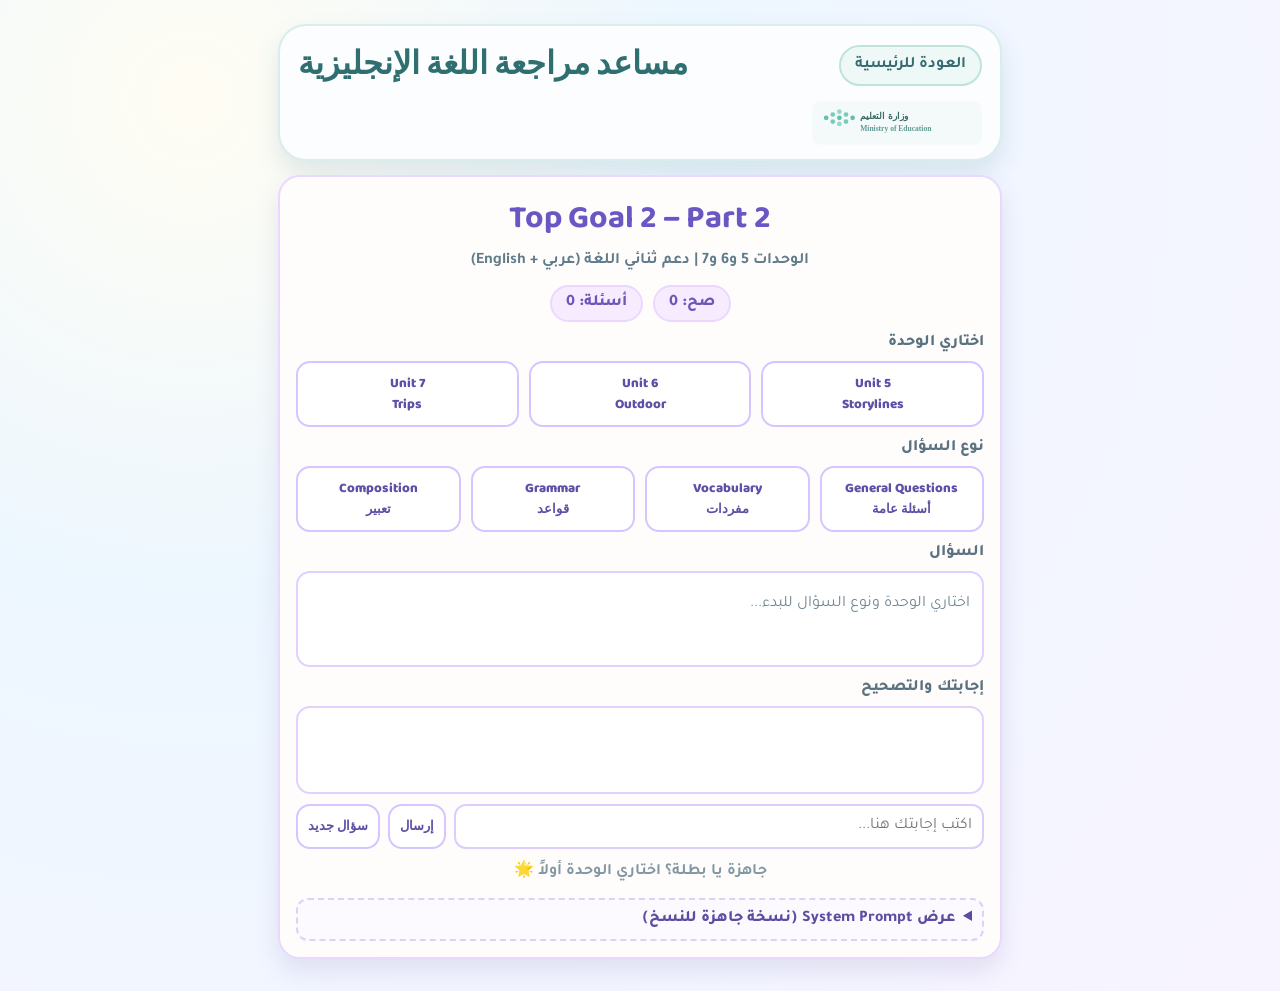
==== review-assistant.html @ 5d7fd47e "Add bilingual review assistant page for Units 5-7" ====
<!doctype html>
<html lang="ar" dir="rtl">
  <head>
    <meta charset="UTF-8" />
    <meta name="viewport" content="width=device-width, initial-scale=1.0" />
    <title>مساعد المراجعة | Full Marks with Luma</title>
    <link rel="stylesheet" href="styles.css" />
    <style>
      .assistant-wrap {
        max-width: 760px;
        margin: 0 auto;
      }

      .assistant-header {
        margin-bottom: 14px;
      }

      .assistant-box {
        background: #fffdfc;
        border: 2px solid #e9d8ff;
        border-radius: 22px;
        box-shadow: 0 12px 24px rgba(109, 91, 157, 0.14);
        padding: 16px;
      }

      .assistant-title {
        margin: 0 0 8px;
        text-align: center;
        font-family: 'Baloo 2', cursive;
        color: #6b57c3;
        font-size: clamp(1.4rem, 3vw, 2rem);
      }

      .assistant-sub {
        margin: 0 0 14px;
        text-align: center;
        color: #607b8a;
        font-weight: 700;
      }

      .score-bar {
        display: flex;
        justify-content: center;
        gap: 10px;
        flex-wrap: wrap;
        margin-bottom: 12px;
      }

      .score-item {
        background: #f7ecff;
        color: #6a57b8;
        border: 2px solid #ead8ff;
        border-radius: 999px;
        padding: 7px 14px;
        font-weight: 800;
      }

      .assistant-label {
        margin: 12px 0 8px;
        font-weight: 800;
        color: #5b7280;
      }

      .unit-grid,
      .cat-grid {
        display: grid;
        gap: 10px;
      }

      .unit-grid {
        grid-template-columns: repeat(auto-fit, minmax(140px, 1fr));
      }

      .cat-grid {
        grid-template-columns: repeat(auto-fit, minmax(160px, 1fr));
      }

      .assistant-btn {
        border: 2px solid #d7c5ff;
        border-radius: 14px;
        background: #fff;
        color: #5f4fa6;
        padding: 10px;
        cursor: pointer;
        font-weight: 800;
        font-family: 'Baloo 2', cursive;
      }

      .assistant-btn:hover {
        background: #faf4ff;
      }

      .assistant-btn.active {
        background: linear-gradient(145deg, #efe1ff 0%, #e8f4ff 100%);
        border-color: #a688e8;
      }

      .q-area,
      .chat-area {
        border: 2px solid #e2d0ff;
        border-radius: 14px;
        background: #fff;
        padding: 12px;
      }

      .q-area {
        min-height: 96px;
      }

      .q-en {
        direction: ltr;
        text-align: left;
        color: #2f4958;
        line-height: 1.7;
        font-weight: 700;
      }

      .q-ar {
        margin-top: 6px;
        color: #6f8793;
        line-height: 1.7;
      }

      .chat-area {
        min-height: 88px;
      }

      .msg {
        border-radius: 12px;
        padding: 9px 10px;
        margin-bottom: 8px;
        line-height: 1.6;
        white-space: pre-line;
      }

      .msg.student {
        background: #f6edff;
        color: #513f98;
        text-align: right;
      }

      .msg.ai {
        background: #eef8ff;
        color: #35596d;
        text-align: right;
      }

      .input-row {
        margin-top: 10px;
        display: grid;
        grid-template-columns: 1fr auto auto;
        gap: 8px;
      }

      .input-row input {
        border: 2px solid #ddcdfc;
        border-radius: 12px;
        padding: 10px;
        font-family: 'Tajawal', sans-serif;
        font-size: 1rem;
      }

      .hint {
        margin-top: 10px;
        text-align: center;
        color: #8197a2;
        font-weight: 700;
      }

      details.prompt-box {
        margin-top: 12px;
        border-radius: 12px;
        border: 2px dashed #dfd0f8;
        padding: 10px;
        background: #fcf9ff;
      }

      details.prompt-box summary {
        cursor: pointer;
        font-weight: 800;
        color: #5d4ca0;
      }

      .prompt-content {
        margin-top: 8px;
        font-size: 0.92rem;
        line-height: 1.8;
        color: #516f7f;
      }

      @media (max-width: 640px) {
        .input-row {
          grid-template-columns: 1fr;
        }
      }
    </style>
  </head>
  <body>
    <div class="page assistant-wrap">
      <header class="header-card assistant-header">
        <div class="sub-row" style="width: 100%;">
          <a class="home-link" href="index.html">العودة للرئيسية</a>
          <h1 class="page-title">مساعد مراجعة اللغة الإنجليزية</h1>
          <img src="assets/ministry-logo.svg" alt="Ministry of Education logo" width="170" height="44" />
        </div>
      </header>

      <section class="assistant-box">
        <h2 class="assistant-title">Top Goal 2 – Part 2</h2>
        <p class="assistant-sub">الوحدات 5 و6 و7 | دعم ثنائي اللغة (عربي + English)</p>

        <div class="score-bar">
          <div class="score-item">صح: <span id="correct">0</span></div>
          <div class="score-item">أسئلة: <span id="total">0</span></div>
        </div>

        <p class="assistant-label">اختاري الوحدة</p>
        <div class="unit-grid" id="unit-grid">
          <button class="assistant-btn unit-btn" data-unit="5">Unit 5<br />Storylines</button>
          <button class="assistant-btn unit-btn" data-unit="6">Unit 6<br />Outdoor</button>
          <button class="assistant-btn unit-btn" data-unit="7">Unit 7<br />Trips</button>
        </div>

        <p class="assistant-label">نوع السؤال</p>
        <div class="cat-grid" id="cat-grid">
          <button class="assistant-btn cat-btn" data-cat="general">General Questions<br />أسئلة عامة</button>
          <button class="assistant-btn cat-btn" data-cat="vocab">Vocabulary<br />مفردات</button>
          <button class="assistant-btn cat-btn" data-cat="grammar">Grammar<br />قواعد</button>
          <button class="assistant-btn cat-btn" data-cat="composition">Composition<br />تعبير</button>
        </div>

        <p class="assistant-label">السؤال</p>
        <div class="q-area" id="qarea">
          <p class="q-ar">اختاري الوحدة ونوع السؤال للبدء...</p>
        </div>

        <p class="assistant-label">إجابتك والتصحيح</p>
        <div class="chat-area" id="chatarea"></div>

        <div class="input-row">
          <input id="userinput" type="text" placeholder="اكتب إجابتك هنا..." />
          <button class="assistant-btn" id="sendbtn" disabled>إرسال</button>
          <button class="assistant-btn" id="nextbtn">سؤال جديد</button>
        </div>

        <p class="hint" id="hint">جاهزة يا بطلة؟ اختاري الوحدة أولاً 🌟</p>

        <details class="prompt-box">
          <summary>عرض System Prompt (نسخة جاهزة للنسخ)</summary>
          <div class="prompt-content" id="prompt-content"></div>
        </details>
      </section>
    </div>

    <script>
      const systemPromptText = `You are a friendly and encouraging English language tutor for Saudi elementary school students.
You help students review Units 5, 6, and 7 of their English curriculum (Top Goal 2 – Part 2).
Language: respond in Arabic and English. Explain rules in Arabic, keep examples in English.
Evaluate answers briefly: Correct = "أحسنت! ✓", Partial = "تقريباً! ✓", Wrong = "حاول مرة أخرى ✗".
Past Continuous: Subject + was/were + verb-ing.
While/When: WHILE + long action, WHEN + short action.
Present Perfect: Subject + have/has + past participle, with just/already/yet.`;

      const bank = {
        5: {
          name: 'Storylines',
          general: [
            { q: 'What is your favorite kind of story?', ar: 'ما هو نوع القصة المفضل لديك؟' },
            { q: "What were you doing at 6 o'clock yesterday?", ar: 'ماذا كنت تفعل في الساعة 6 أمس؟' },
            { q: 'Who is your favorite story character? Why do you like him/her?', ar: 'من شخصيتك المفضلة في القصة؟ ولماذا تحبها؟' },
            { q: 'What kinds of stories do you dislike? Why?', ar: 'ما أنواع القصص التي تكرهها؟ ولماذا؟' },
            { q: 'How many acts are there in a story?', ar: 'كم عدد أجزاء القصة؟' },
            { q: 'What can you draw to plan a story?', ar: 'ما الذي يمكنك رسمه لتخطيط قصة؟' }
          ],
          vocab: [
            { q: 'What type of story creates a feeling of fear?', ar: 'ما نوع القصة التي تخيفك؟' },
            { q: 'What type of story makes people laugh?', ar: 'ما نوع القصة التي تضحكك؟' },
            { q: 'A story about an invented future or space is called ___', ar: 'قصة عن المستقبل أو الفضاء تسمى؟' },
            { q: 'Circle the odd word: cartoon – school – fairy tale – mystery', ar: 'اختر الكلمة الشاذة' },
            { q: "What does 'whisper' mean?", ar: 'ما معنى كلمة whisper؟' },
            { q: "What is the opposite of 'beginning'?", ar: 'ما عكس كلمة beginning؟' }
          ],
          grammar: [
            { q: 'Choose: I ( was / were / is ) watching a movie.', ar: 'اختر الإجابة الصحيحة' },
            { q: "Make a suggestion using 'Why don't we' about watching a movie.", ar: 'اصنع اقتراحاً باستخدام Why don\'t we' },
            { q: 'Change to negative: They were watching a movie.', ar: 'حوّل الجملة للنفي' },
            { q: 'Order the words: were / covering / your / You / ears', ar: 'رتب الكلمات' },
            { q: 'Correct the word: They were ( watch ) a play.', ar: 'صحح الكلمة' },
            { q: 'Correct: How about ( see ) a horror movie?', ar: 'صحح الفعل' }
          ],
          composition: [
            { q: "Write 3 sentences about your favorite movie scene using: 'What I loved was...' and 'The great thing about...'", ar: 'اكتب 3 جمل عن مشهدك المفضل في الفيلم' }
          ]
        },
        6: {
          name: 'Outdoor Activities',
          general: [
            { q: 'What activities do you do outside?', ar: 'ما الأنشطة التي تمارسها في الخارج؟' },
            { q: 'Which outdoor activities do you want to try? Why?', ar: 'ما الأنشطة الخارجية التي تريد تجربتها؟' },
            { q: 'What is your worst fear?', ar: 'ما أشد مخاوفك؟' },
            { q: 'What do you know about safety in outdoor activities?', ar: 'ماذا تعرف عن الأمان في الأنشطة الخارجية؟' },
            { q: 'Do you prefer activities outdoors or at home? Why?', ar: 'هل تفضل الأنشطة الخارجية أم في المنزل؟' },
            { q: 'What is a cliff?', ar: 'ما هو الجرف؟' }
          ],
          vocab: [
            { q: 'Name 3 things you need for rafting.', ar: 'اذكر 3 أشياء تحتاجها للتجديف' },
            { q: 'Circle the odd word: hiking – camping – tent – fishing', ar: 'اختر الكلمة الشاذة' },
            { q: 'Two water activities: ___ and ___', ar: 'اذكر نشاطين مائيين' },
            { q: 'One activity that involves long walks is ___', ar: 'نشاط يتضمن مشياً طويلاً' },
            { q: 'What equipment do you wear for protection while cycling?', ar: 'ما معدات الحماية أثناء ركوب الدراجة؟' },
            { q: "What is the opposite of 'outdoors'?", ar: 'ما عكس كلمة outdoors؟' }
          ],
          grammar: [
            { q: 'Choose: They ( am / is / were / was ) hiking in the forest.', ar: 'اختر الإجابة الصحيحة' },
            { q: 'Fill in: While I was hiking, I ___ (see) a snake.', ar: 'أكمل الفراغ بالفعل الصحيح' },
            { q: "Give an example sentence using 'while' with past continuous.", ar: 'أعطِ مثالاً باستخدام while' },
            { q: 'Order: for / in / were / days four / tent a / sleeping / We', ar: 'رتب الكلمات' },
            { q: "Correct: I didn't know what ( knew ) to do.", ar: 'صحح الكلمة' },
            { q: 'Choose: I ( saw / seeing ) a bear in the forest last weekend!', ar: 'اختر الصحيح' }
          ],
          composition: [
            { q: "Write 3–4 sentences about outdoor safety using: 'It\'s important to...' and 'While I was...' and 'You should...'", ar: 'اكتب فقرة عن الأمان في الأنشطة الخارجية' }
          ]
        },
        7: {
          name: 'Trips',
          general: [
            { q: 'What different ways to travel do you know?', ar: 'ما طرق السفر التي تعرفها؟' },
            { q: 'What is your favorite way to travel and why?', ar: 'ما طريقتك المفضلة في السفر؟' },
            { q: 'Would you like to travel? How would you feel?', ar: 'هل تحب السفر؟ كيف ستشعر؟' },
            { q: 'What is the most exciting or scariest trip you have taken?', ar: 'ما أكثر رحلة ممتعة أو مخيفة قمت بها؟' },
            { q: 'What field trips have you been on?', ar: 'ما الرحلات المدرسية التي ذهبت إليها؟' },
            { q: 'What must you present before going on a plane?', ar: 'ماذا تقدم قبل ركوب الطائرة؟' }
          ],
          vocab: [
            { q: "What does 'take off' mean?", ar: 'ما معنى take off؟' },
            { q: 'Circle the odd word: security – passenger – suitcase – climbing', ar: 'اختر الكلمة الشاذة' },
            { q: 'A document you need to travel abroad is ___', ar: 'وثيقة تحتاجها للسفر للخارج' },
            { q: "What is the opposite of 'check in'?", ar: 'ما عكس check in؟' },
            { q: 'Two means of transportation: ___ and ___', ar: 'اذكر وسيلتي نقل' },
            { q: 'What does a passenger do when they first arrive at a hotel?', ar: 'ماذا يفعل الراكب عند وصوله للفندق؟' }
          ],
          grammar: [
            { q: 'Choose: He ( have / has / is ) called the taxi.', ar: 'اختر الصحيح' },
            { q: 'Make negative: You have travelled on the airplane.', ar: 'حوّل الجملة للنفي' },
            { q: "Fill in with just/already/yet: The plane hasn't taken off ___.", ar: 'أكمل بـ just أو already أو yet' },
            { q: 'Write the past participle of: speak, write, buy, fly', ar: 'اكتب التصريف الثالث' },
            { q: 'Order: plane / My / have / parents / the / tickets / bought /.', ar: 'رتب الكلمات' },
            { q: 'Correct: I have ( visit ) the beach before.', ar: 'صحح الكلمة' }
          ],
          composition: [
            { q: "Write a short blog post about a field trip using: 'I have planned...' and 'They have just...' and 'You can...'", ar: 'اكتب بوست مدونة قصير عن رحلة ميدانية' }
          ]
        }
      };

      const answerKey = {
        'choose i was were is watching a movie': ['was'],
        'change to negative they were watching a movie': ["they weren't watching a movie", 'they were not watching a movie'],
        'order the words were covering your you ears': ['you were covering your ears'],
        'correct the word they were watch a play': ['watching'],
        'correct how about see a horror movie': ['seeing'],
        'what type of story creates a feeling of fear': ['horror'],
        'what type of story makes people laugh': ['comedy'],
        'a story about an invented future or space is called': ['sci-fi', 'science fiction', 'scifi'],
        'circle the odd word cartoon school fairy tale mystery': ['school'],
        'what is the opposite of beginning': ['ending'],
        'choose they am is were was hiking in the forest': ['were'],
        'fill in while i was hiking i see a snake': ['saw'],
        'order for in were days four tent a sleeping we': ['we were sleeping in a tent for four days'],
        'correct i did not know what knew to do': ['know'],
        'choose i saw seeing a bear in the forest last weekend': ['saw'],
        'circle the odd word hiking camping tent fishing': ['tent'],
        'one activity that involves long walks is': ['hiking', 'backpacking'],
        'what is the opposite of outdoors': ['indoors'],
        'choose he have has is called the taxi': ['has'],
        'make negative you have travelled on the airplane': ["you haven't travelled on the airplane", 'you have not travelled on the airplane'],
        'fill in with justalreadyyet the plane has not taken off': ['yet'],
        'write the past participle of speak write buy fly': ['spoken written bought flown'],
        'order plane my have parents the tickets bought': ['my parents have bought the plane tickets'],
        'correct i have visit the beach before': ['visited'],
        'what does take off mean': ['leave the ground', 'to leave the ground', 'depart', 'إقلاع'],
        'circle the odd word security passenger suitcase climbing': ['climbing'],
        'a document you need to travel abroad is': ['passport'],
        'what is the opposite of check in': ['check out']
      };

      const unitBtnEls = Array.from(document.querySelectorAll('.unit-btn'));
      const catBtnEls = Array.from(document.querySelectorAll('.cat-btn'));
      const qarea = document.getElementById('qarea');
      const chatarea = document.getElementById('chatarea');
      const input = document.getElementById('userinput');
      const hint = document.getElementById('hint');
      const sendBtn = document.getElementById('sendbtn');
      const nextBtn = document.getElementById('nextbtn');
      const correctEl = document.getElementById('correct');
      const totalEl = document.getElementById('total');
      const promptContent = document.getElementById('prompt-content');

      promptContent.textContent = systemPromptText;

      let unit = null;
      let cat = null;
      let currentQ = null;
      let correctCount = 0;
      let totalCount = 0;

      function normalize(value) {
        return String(value)
          .toLowerCase()
          .replace(/[\u2018\u2019]/g, "'")
          .replace(/[\u201c\u201d]/g, '"')
          .replace(/[^a-z0-9\u0600-\u06ff\s\-']/g, ' ')
          .replace(/\s+/g, ' ')
          .trim();
      }

      function normalizeQ(question) {
        return normalize(question)
          .replace(/\b___\b/g, '')
          .replace(/\bwhile\b|\bwhen\b/g, (m) => m)
          .trim();
      }

      function containsAny(text, words) {
        return words.some((w) => text.includes(normalize(w)));
      }

      function addMsg(text, type) {
        const div = document.createElement('div');
        div.className = `msg ${type}`;
        div.textContent = text;
        chatarea.appendChild(div);
      }

      function highlight(btns, selected) {
        btns.forEach((b) => b.classList.toggle('active', b === selected));
      }

      function pickQuestion() {
        if (!unit || !cat) {
          return;
        }
        const pool = bank[unit][cat];
        currentQ = pool[Math.floor(Math.random() * pool.length)];
        qarea.innerHTML = `<p class="q-en">${currentQ.q}</p><p class="q-ar">${currentQ.ar}</p>`;
        chatarea.innerHTML = '';
        input.value = '';
        hint.textContent = 'اكتبي إجابتك ثم اضغطي إرسال ✨';
        sendBtn.disabled = false;
      }

      function evaluateOpenAnswer(question, answer, category) {
        const a = normalize(answer);

        if (category === 'composition') {
          const hasCore = containsAny(a, ['what i loved was', 'the great thing about', 'it is important to', 'while i was', 'you should', 'i have planned', 'they have just', 'you can']);
          if (hasCore && a.split(' ').length > 7) {
            return {
              ok: true,
              text: 'أحسنت! ✓\nGreat paragraph idea! Keep using unit expressions.\nرائع! استمري على نفس الأسلوب.'
            };
          }
          return {
            ok: false,
            text: 'تقريباً! ✓\nAdd useful expressions from the unit (e.g., What I loved was...).\nأضيفي تعبيرات الوحدة ثم أعيدي المحاولة.'
          };
        }

        if (category === 'general') {
          if (a.split(' ').length >= 4) {
            return {
              ok: true,
              text: 'أحسنت! ✓\nNice personal answer in English.\nإجابة جميلة، جربي إضافة سبب أو مثال.'
            };
          }
          return {
            ok: false,
            text: 'تقريباً! ✓\nWrite a little longer answer (at least one full sentence).\nاكتبي جملة كاملة مع سبب بسيط.'
          };
        }

        return {
          ok: false,
          text: 'حاول مرة أخرى ✗\nThink about the key word from this unit.\nفكري في مفردات الوحدة أولاً.'
        };
      }

      function evaluateAnswer(question, answer, category) {
        const qKey = normalizeQ(question);
        const a = normalize(answer);

        if (!a) {
          return { ok: false, text: 'حاول مرة أخرى ✗\nPlease write an answer first.\nاكتبي إجابتك أولاً.' };
        }

        if (category === 'general' || category === 'composition') {
          return evaluateOpenAnswer(question, answer, category);
        }

        if (qKey.includes('make a suggestion using why don')) {
          const ok = a.includes('why don') && /\bwatch\b/.test(a);
          return ok
            ? { ok: true, text: "أحسنت! ✓\nModel: Why don't we watch a movie?\nالترجمة: لماذا لا نشاهد فيلماً؟" }
            : { ok: false, text: "حاول مرة أخرى ✗\nModel: Why don't we watch a movie?\nاستخدمي Why don't we + base verb." };
        }

        if (qKey.includes('give an example sentence using while')) {
          const ok = a.includes('while') && (a.includes('was') || a.includes('were'));
          return ok
            ? { ok: true, text: 'أحسنت! ✓\nModel: While I was hiking, I saw a snake.\nالترجمة: بينما كنت أتسلق، رأيت أفعى.' }
            : { ok: false, text: 'تقريباً! ✓\nUse: While + was/were + verb-ing, then short action.\nمثال: While I was hiking, I saw a snake.' };
        }

        if (qKey.includes('name 3 things you need for rafting')) {
          const words = ['life jacket', 'helmet', 'raft', 'paddle', 'water', 'flashlight'];
          let count = 0;
          words.forEach((w) => {
            if (a.includes(normalize(w))) {
              count += 1;
            }
          });
          return count >= 2
            ? { ok: true, text: 'أحسنت! ✓\nGood items for rafting (life jacket, helmet, raft).\nإجابة مناسبة وآمنة.' }
            : { ok: false, text: 'تقريباً! ✓\nTry 3 items: life jacket, helmet, raft.\nاذكري ثلاث أدوات واضحة.' };
        }

        if (qKey.includes('two water activities')) {
          const water = ['surfing', 'canoeing', 'rafting', 'fishing'];
          const hits = water.filter((w) => a.includes(w)).length;
          return hits >= 2
            ? { ok: true, text: 'أحسنت! ✓\nCorrect water activities.\nإجابة ممتازة.' }
            : { ok: false, text: 'حاول مرة أخرى ✗\nExamples: surfing and rafting.\nمثال: surfing, canoeing.' };
        }

        if (qKey.includes('what equipment do you wear for protection while cycling')) {
          const ok = containsAny(a, ['helmet']);
          return ok
            ? { ok: true, text: 'أحسنت! ✓\nModel: You should wear a helmet.\nالترجمة: يجب أن ترتدي خوذة.' }
            : { ok: false, text: 'حاول مرة أخرى ✗\nThe key answer is: helmet.\nالإجابة الأساسية: خوذة.' };
        }

        if (qKey.includes('two means of transportation')) {
          const transport = ['taxi', 'subway', 'plane', 'airplane', 'train', 'bus', 'railroad'];
          const hits = transport.filter((w) => a.includes(w)).length;
          return hits >= 2
            ? { ok: true, text: 'أحسنت! ✓\nGreat transportation examples.\nإجابة صحيحة.' }
            : { ok: false, text: 'تقريباً! ✓\nWrite two means like: taxi and subway.\nاكتبي وسيلتين نقل.' };
        }

        if (qKey.includes('what does a passenger do when they first arrive at a hotel')) {
          const ok = a.includes('check in');
          return ok
            ? { ok: true, text: 'أحسنت! ✓\nModel: A passenger checks in.\nالترجمة: يقوم بتسجيل الدخول.' }
            : { ok: false, text: 'حاول مرة أخرى ✗\nCorrect answer: check in.\nالإجابة: check in.' };
        }

        const expected = answerKey[qKey];
        if (expected) {
          const matched = expected.some((candidate) => {
            const c = normalize(candidate);
            if (qKey.includes('write the past participle')) {
              return ['spoken', 'written', 'bought', 'flown'].every((word) => a.includes(word));
            }
            return a === c || a.includes(c);
          });

          if (matched) {
            const model = expected[0];
            return { ok: true, text: `أحسنت! ✓\nModel: ${model}\nإجابة ممتازة يا بطلة.` };
          }

          return {
            ok: false,
            text: `حاول مرة أخرى ✗\nThe correct answer is: ${expected[0]}\nراجعي القاعدة ثم أعيدي المحاولة.`
          };
        }

        return evaluateOpenAnswer(question, answer, category);
      }

      function handleAnswer() {
        const val = input.value.trim();
        if (!unit || !cat || !currentQ) {
          hint.textContent = 'اختاري الوحدة ونوع السؤال أولاً.';
          return;
        }

        if (!val) {
          hint.textContent = 'اكتبي إجابة أولاً.';
          return;
        }

        addMsg(val, 'student');
        input.value = '';
        totalCount += 1;
        totalEl.textContent = totalCount;

        const result = evaluateAnswer(currentQ.q, val, cat);
        addMsg(result.text, 'ai');
        if (result.ok) {
          correctCount += 1;
          correctEl.textContent = correctCount;
          hint.textContent = 'ممتاز! اضغطي "سؤال جديد" للمواصلة 🌟';
        } else {
          hint.textContent = 'أحسنتي المحاولة، جربي سؤال جديد أو حسّني الإجابة 💫';
        }
      }

      unitBtnEls.forEach((btn) => {
        btn.addEventListener('click', () => {
          unit = Number(btn.dataset.unit);
          highlight(unitBtnEls, btn);
          if (cat) {
            pickQuestion();
          } else {
            hint.textContent = 'اختاري نوع السؤال الآن.';
          }
        });
      });

      catBtnEls.forEach((btn) => {
        btn.addEventListener('click', () => {
          cat = btn.dataset.cat;
          highlight(catBtnEls, btn);
          if (unit) {
            pickQuestion();
          } else {
            hint.textContent = 'اختاري الوحدة أولاً.';
          }
        });
      });

      nextBtn.addEventListener('click', () => {
        if (!unit || !cat) {
          hint.textContent = 'اختاري الوحدة والنوع أولاً.';
          return;
        }
        pickQuestion();
      });

      sendBtn.addEventListener('click', handleAnswer);
      input.addEventListener('keydown', (event) => {
        if (event.key === 'Enter') {
          handleAnswer();
        }
      });
    </script>
  </body>
</html>
---- styles.css ----
@import url('https://fonts.googleapis.com/css2?family=Baloo+2:wght@400;600;700;800&family=Tajawal:wght@400;500;700;800&display=swap');

:root {
  --moe-teal: #68bfb4;
  --moe-green: #7cc9a9;
  --moe-blue: #9cdff5;
  --light-yellow: #fff2bf;
  --light-purple: #e8d8ff;
  --light-gray: #f3f5f7;
  --soft-white: #fcfdff;
  --ink: #37566a;
  --ink-light: #5f7f8f;
  --correct: #39a66b;
  --wrong: #d0617b;
  --shadow: 0 12px 24px rgba(65, 121, 134, 0.15);
  --radius-xl: 28px;
  --radius-lg: 22px;
  --radius-md: 16px;
}

* {
  box-sizing: border-box;
}

body {
  margin: 0;
  font-family: 'Tajawal', sans-serif;
  color: var(--ink);
  background: radial-gradient(circle at 15% 10%, #fffdf3 0%, #edf7ff 35%, #f8f4ff 100%);
  min-height: 100vh;
}

.page {
  max-width: 1080px;
  margin: 0 auto;
  padding: 24px 18px 32px;
  position: relative;
}

.main-card,
.unit-card,
.quiz-card,
.speech-card,
.header-card,
.footer-card,
.completion-card {
  background: var(--soft-white);
  border: 2px solid rgba(113, 186, 178, 0.25);
  border-radius: var(--radius-xl);
  box-shadow: var(--shadow);
}

.decor-star,
.decor-heart,
.decor-pencil,
.decor-book,
.decor-cloud {
  position: absolute;
  opacity: 0.8;
  pointer-events: none;
}

.decor-star {
  font-size: 30px;
}

.decor-heart {
  font-size: 20px;
}

.decor-pencil {
  font-size: 24px;
}

.decor-book,
.decor-cloud {
  width: 58px;
  height: 34px;
  border-radius: 18px;
  background: #fff;
  border: 2px solid #e2eef7;
}

.header-card {
  padding: 14px 18px;
  display: flex;
  align-items: center;
  justify-content: space-between;
  gap: 14px;
  margin-bottom: 18px;
  flex-wrap: wrap;
}

.header-home {
  justify-content: center;
  text-align: center;
  padding-top: 18px;
  padding-bottom: 18px;
}

.header-home .home-logo {
  display: block;
  margin: 0 auto;
}

.header-home .header-text {
  text-align: center;
  width: 100%;
}

.header-text {
  text-align: right;
}

.header-text h1 {
  margin: 0;
  font-size: clamp(1.6rem, 3vw, 2.2rem);
  font-family: 'Baloo 2', cursive;
  color: #2f6f70;
}

.header-text p {
  margin: 5px 0 0;
  font-size: 1rem;
  color: var(--ink-light);
}

.app-name-ar {
  font-size: clamp(1.25rem, 2.8vw, 1.7rem);
  font-family: 'Baloo 2', cursive;
  font-weight: 800;
  color: #6853bf;
}

.school-name {
  font-size: 1.06rem;
  font-weight: 700;
}

.main-card {
  padding: 24px;
}

.hero {
  display: grid;
  grid-template-columns: minmax(170px, 260px) 1fr;
  gap: 20px;
  align-items: center;
}

.luma-image {
  width: 100%;
  max-width: 320px;
  aspect-ratio: 4 / 5;
  object-fit: cover;
  object-position: center 40%;
  border-radius: 26px;
  border: 3px solid #e7dcff;
  box-shadow: 0 14px 24px rgba(100, 80, 150, 0.18);
  display: block;
  margin: 0 auto;
}

.speech-card {
  padding: 18px;
  background: linear-gradient(120deg, #ffffff 0%, #f9fbff 50%, #fff9eb 100%);
  position: relative;
}

.speech-card::after {
  content: '';
  position: absolute;
  right: -14px;
  top: 50%;
  width: 24px;
  height: 24px;
  background: #fffdf4;
  transform: translateY(-50%) rotate(45deg);
  border-top: 2px solid rgba(113, 186, 178, 0.25);
  border-right: 2px solid rgba(113, 186, 178, 0.25);
}

.speech-card p {
  margin: 6px 0;
  font-size: 1.05rem;
  line-height: 1.6;
}

.units-title {
  margin-top: 26px;
  margin-bottom: 14px;
  font-size: 1.5rem;
  font-family: 'Baloo 2', cursive;
  color: #3f7d88;
}

.units-grid {
  display: grid;
  grid-template-columns: repeat(auto-fit, minmax(220px, 1fr));
  gap: 14px;
}

.unit-card {
  text-decoration: none;
  color: inherit;
  padding: 16px;
  display: block;
  background: linear-gradient(150deg, #ffffff 0%, #f3fcfb 48%, #fffaf0 100%);
  transition: transform 220ms ease, box-shadow 220ms ease;
}

.unit-card:nth-child(2) {
  background: linear-gradient(150deg, #ffffff 0%, #f5f3ff 45%, #f2fbff 100%);
}

.unit-card:nth-child(3) {
  background: linear-gradient(150deg, #ffffff 0%, #f5fffa 45%, #f8f4ff 100%);
}

.unit-card:hover {
  transform: translateY(-6px);
  box-shadow: 0 16px 26px rgba(70, 130, 126, 0.2);
}

.unit-card h3 {
  margin: 0 0 7px;
  font-size: 1.2rem;
  font-family: 'Baloo 2', cursive;
}

.unit-card p {
  margin: 0;
  color: #617f8a;
  font-size: 0.95rem;
}

.footer-card {
  margin-top: 20px;
  padding: 14px 18px;
  text-align: center;
  background: #fffef9;
}

.footer-card p {
  margin: 4px 0;
  font-weight: 700;
  color: #577984;
}

.page-title {
  margin: 0;
  font-size: clamp(1.4rem, 3vw, 2rem);
  font-family: 'Baloo 2', cursive;
  color: #2f6f70;
}

.sub-row {
  display: flex;
  justify-content: space-between;
  align-items: center;
  gap: 10px;
  flex-wrap: wrap;
}

.home-link {
  text-decoration: none;
  background: #eef9f7;
  border: 2px solid #bfe3dc;
  border-radius: 999px;
  padding: 9px 14px;
  color: #356b70;
  font-weight: 700;
}

.quiz-card {
  margin-top: 16px;
  padding: 20px;
}

.unit-intro {
  display: grid;
  grid-template-columns: 66px 1fr;
  gap: 10px;
  align-items: center;
  padding: 12px;
  border-radius: 16px;
  border: 2px solid #dcecf3;
  background: linear-gradient(115deg, #fffef9 0%, #f3fcff 46%, #f9f3ff 100%);
  margin-bottom: 14px;
}

.unit-intro p {
  margin: 0;
  font-weight: 700;
  color: #4a7482;
  line-height: 1.6;
}

.unit-luma-thumb {
  width: 64px;
  height: 64px;
  object-fit: cover;
  object-position: center 40%;
  border-radius: 50%;
  border: 2px solid #e5d6ff;
  box-shadow: 0 4px 10px rgba(98, 95, 146, 0.2);
}

.progress-wrap {
  margin-bottom: 16px;
}

.progress-row {
  display: flex;
  justify-content: space-between;
  align-items: center;
  font-weight: 700;
  color: #517586;
  margin-bottom: 8px;
  gap: 8px;
}

.progress-track {
  width: 100%;
  height: 14px;
  border-radius: 999px;
  background: #edf1f6;
  overflow: hidden;
}

.progress-fill {
  width: 0;
  height: 100%;
  border-radius: 999px;
  background: linear-gradient(90deg, var(--moe-teal), var(--moe-blue), var(--light-purple));
  transition: width 300ms ease;
}

.question-title {
  margin: 0 0 14px;
  font-size: 1.15rem;
  line-height: 1.7;
}

.options,
.matching-list,
.arrange-bank,
.arrange-answer {
  display: grid;
  gap: 10px;
}

.option-item {
  display: flex;
  align-items: center;
  gap: 8px;
  padding: 10px 12px;
  background: #f6fbff;
  border: 2px solid #dbecf5;
  border-radius: 14px;
  cursor: pointer;
}

.option-item input {
  accent-color: #61b6aa;
}

.action-row {
  margin-top: 16px;
  display: flex;
  gap: 10px;
  flex-wrap: wrap;
}

.btn {
  border: none;
  border-radius: 999px;
  padding: 10px 16px;
  font-weight: 800;
  font-family: 'Baloo 2', cursive;
  cursor: pointer;
}

.btn-check {
  background: linear-gradient(90deg, #5ec3b7, #93d1b6);
  color: #fff;
}

.btn-next {
  background: linear-gradient(90deg, #cdb6ff, #9fdcf3);
  color: #305368;
  display: none;
}

.feedback {
  margin-top: 12px;
  border-radius: 14px;
  padding: 12px;
  line-height: 1.7;
  border: 2px solid transparent;
  background: #f8fbff;
  display: none;
}

.feedback.correct {
  border-color: rgba(57, 166, 107, 0.3);
  background: #f2fff8;
}

.feedback.wrong {
  border-color: rgba(208, 97, 123, 0.25);
  background: #fff6f9;
}

.feedback strong {
  display: block;
  margin-bottom: 4px;
}

.text-input {
  width: 100%;
  padding: 11px 12px;
  border: 2px solid #d9e8f1;
  border-radius: 14px;
  font-family: 'Tajawal', sans-serif;
  font-size: 1rem;
}

.arrange-hint {
  margin: 0 0 8px;
  font-size: 0.95rem;
  color: #627f8b;
}

.word-chip {
  border: 2px dashed #bad8e4;
  border-radius: 999px;
  padding: 7px 12px;
  background: #fff;
  cursor: pointer;
  font-weight: 700;
  color: #446e7f;
}

.arrange-answer {
  min-height: 54px;
  border: 2px solid #d8e8ef;
  border-radius: 14px;
  padding: 8px;
  background: #fafdff;
}

.match-row {
  display: grid;
  grid-template-columns: 1fr 1fr;
  gap: 10px;
}

.match-row label {
  align-self: center;
  font-weight: 700;
}

.match-row select {
  padding: 9px;
  border-radius: 10px;
  border: 2px solid #d9e8f1;
  font-family: 'Tajawal', sans-serif;
}

.completion-card {
  margin-top: 16px;
  padding: 20px;
  text-align: center;
  display: none;
  background: linear-gradient(135deg, #fffef8 0%, #f0fffb 50%, #f8f3ff 100%);
}

.completion-card h2 {
  margin: 0 0 6px;
  font-family: 'Baloo 2', cursive;
  color: #357d76;
}

.completion-card p {
  margin: 0;
  color: #4d7380;
  font-size: 1.04rem;
}

.small-luma {
  width: 56px;
  height: 56px;
  object-fit: cover;
  object-position: center 40%;
  border-radius: 50%;
  border: 2px solid #e5d6ff;
  vertical-align: middle;
  margin-inline-start: 8px;
}

@media (max-width: 760px) {
  .hero {
    grid-template-columns: 1fr;
  }

  .speech-card::after {
    right: 50%;
    top: auto;
    bottom: -13px;
    transform: translateX(50%) rotate(45deg);
  }

  .match-row {
    grid-template-columns: 1fr;
  }

  .unit-intro {
    grid-template-columns: 1fr;
    text-align: center;
  }

  .header-card {
    justify-content: center;
    text-align: center;
  }

  .header-text {
    text-align: center;
  }
}
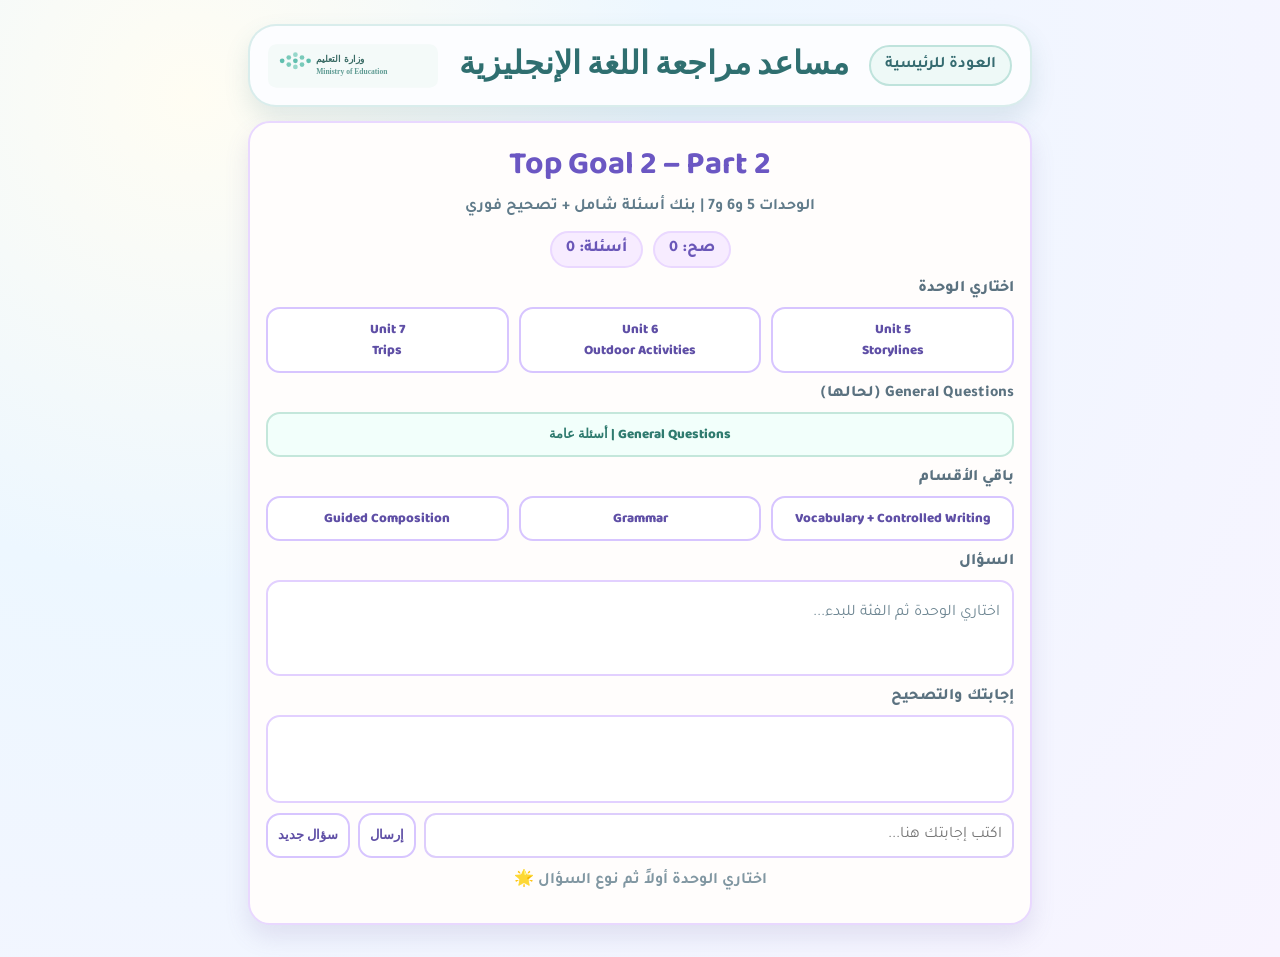
==== commit b6cc9b05: "Update home layout and expand unit question banks with separate general section" ====
--- a/review-assistant.html
+++ b/review-assistant.html
@@ -7,7 +7,7 @@
     <link rel="stylesheet" href="styles.css" />
     <style>
       .assistant-wrap {
-        max-width: 760px;
+        max-width: 820px;
         margin: 0 auto;
       }
 
@@ -68,11 +68,17 @@
       }
 
       .unit-grid {
-        grid-template-columns: repeat(auto-fit, minmax(140px, 1fr));
+        grid-template-columns: repeat(auto-fit, minmax(150px, 1fr));
+      }
+
+      .general-row {
+        display: grid;
+        grid-template-columns: 1fr;
+        gap: 10px;
       }
 
       .cat-grid {
-        grid-template-columns: repeat(auto-fit, minmax(160px, 1fr));
+        grid-template-columns: repeat(auto-fit, minmax(170px, 1fr));
       }
 
       .assistant-btn {
@@ -95,6 +101,17 @@
         border-color: #a688e8;
       }
 
+      .assistant-btn.general-alone {
+        border-color: #c4e7db;
+        color: #2f7b6f;
+        background: #f2fffb;
+      }
+
+      .assistant-btn.general-alone.active {
+        background: linear-gradient(145deg, #dcfff3 0%, #e8f4ff 100%);
+        border-color: #7dcbb8;
+      }
+
       .q-area,
       .chat-area {
         border: 2px solid #e2d0ff;
@@ -165,27 +182,6 @@
         text-align: center;
         color: #8197a2;
         font-weight: 700;
-      }
-
-      details.prompt-box {
-        margin-top: 12px;
-        border-radius: 12px;
-        border: 2px dashed #dfd0f8;
-        padding: 10px;
-        background: #fcf9ff;
-      }
-
-      details.prompt-box summary {
-        cursor: pointer;
-        font-weight: 800;
-        color: #5d4ca0;
-      }
-
-      .prompt-content {
-        margin-top: 8px;
-        font-size: 0.92rem;
-        line-height: 1.8;
-        color: #516f7f;
       }
 
       @media (max-width: 640px) {
@@ -207,7 +203,7 @@
 
       <section class="assistant-box">
         <h2 class="assistant-title">Top Goal 2 – Part 2</h2>
-        <p class="assistant-sub">الوحدات 5 و6 و7 | دعم ثنائي اللغة (عربي + English)</p>
+        <p class="assistant-sub">الوحدات 5 و6 و7 | بنك أسئلة شامل + تصحيح فوري</p>
 
         <div class="score-bar">
           <div class="score-item">صح: <span id="correct">0</span></div>
@@ -217,21 +213,25 @@
         <p class="assistant-label">اختاري الوحدة</p>
         <div class="unit-grid" id="unit-grid">
           <button class="assistant-btn unit-btn" data-unit="5">Unit 5<br />Storylines</button>
-          <button class="assistant-btn unit-btn" data-unit="6">Unit 6<br />Outdoor</button>
+          <button class="assistant-btn unit-btn" data-unit="6">Unit 6<br />Outdoor Activities</button>
           <button class="assistant-btn unit-btn" data-unit="7">Unit 7<br />Trips</button>
         </div>
 
-        <p class="assistant-label">نوع السؤال</p>
-        <div class="cat-grid" id="cat-grid">
-          <button class="assistant-btn cat-btn" data-cat="general">General Questions<br />أسئلة عامة</button>
-          <button class="assistant-btn cat-btn" data-cat="vocab">Vocabulary<br />مفردات</button>
-          <button class="assistant-btn cat-btn" data-cat="grammar">Grammar<br />قواعد</button>
-          <button class="assistant-btn cat-btn" data-cat="composition">Composition<br />تعبير</button>
+        <p class="assistant-label">General Questions (لحالها)</p>
+        <div class="general-row">
+          <button class="assistant-btn cat-btn general-alone" data-cat="general">General Questions | أسئلة عامة</button>
+        </div>
+
+        <p class="assistant-label">باقي الأقسام</p>
+        <div class="cat-grid">
+          <button class="assistant-btn cat-btn" data-cat="vocab">Vocabulary + Controlled Writing</button>
+          <button class="assistant-btn cat-btn" data-cat="grammar">Grammar</button>
+          <button class="assistant-btn cat-btn" data-cat="composition">Guided Composition</button>
         </div>
 
         <p class="assistant-label">السؤال</p>
         <div class="q-area" id="qarea">
-          <p class="q-ar">اختاري الوحدة ونوع السؤال للبدء...</p>
+          <p class="q-ar">اختاري الوحدة ثم الفئة للبدء...</p>
         </div>
 
         <p class="assistant-label">إجابتك والتصحيح</p>
@@ -243,146 +243,144 @@
           <button class="assistant-btn" id="nextbtn">سؤال جديد</button>
         </div>
 
-        <p class="hint" id="hint">جاهزة يا بطلة؟ اختاري الوحدة أولاً 🌟</p>
-
-        <details class="prompt-box">
-          <summary>عرض System Prompt (نسخة جاهزة للنسخ)</summary>
-          <div class="prompt-content" id="prompt-content"></div>
-        </details>
+        <p class="hint" id="hint">اختاري الوحدة أولاً ثم نوع السؤال 🌟</p>
       </section>
     </div>
 
     <script>
-      const systemPromptText = `You are a friendly and encouraging English language tutor for Saudi elementary school students.
-You help students review Units 5, 6, and 7 of their English curriculum (Top Goal 2 – Part 2).
-Language: respond in Arabic and English. Explain rules in Arabic, keep examples in English.
-Evaluate answers briefly: Correct = "أحسنت! ✓", Partial = "تقريباً! ✓", Wrong = "حاول مرة أخرى ✗".
-Past Continuous: Subject + was/were + verb-ing.
-While/When: WHILE + long action, WHEN + short action.
-Present Perfect: Subject + have/has + past participle, with just/already/yet.`;
-
       const bank = {
         5: {
           name: 'Storylines',
           general: [
             { q: 'What is your favorite kind of story?', ar: 'ما هو نوع القصة المفضل لديك؟' },
             { q: "What were you doing at 6 o'clock yesterday?", ar: 'ماذا كنت تفعل في الساعة 6 أمس؟' },
-            { q: 'Who is your favorite story character? Why do you like him/her?', ar: 'من شخصيتك المفضلة في القصة؟ ولماذا تحبها؟' },
-            { q: 'What kinds of stories do you dislike? Why?', ar: 'ما أنواع القصص التي تكرهها؟ ولماذا؟' },
-            { q: 'How many acts are there in a story?', ar: 'كم عدد أجزاء القصة؟' },
-            { q: 'What can you draw to plan a story?', ar: 'ما الذي يمكنك رسمه لتخطيط قصة؟' }
+            { q: 'Who is your favorite story character? Why do you like him/her?', ar: 'من شخصيتك المفضلة في القصة؟ ولماذا؟' },
+            { q: 'What kinds of stories do you dislike? Why?', ar: 'ما أنواع القصص التي لا تحبها؟ ولماذا؟' },
+            { q: 'What are the people in stories called?', ar: 'ماذا يُسمّى الأشخاص في القصة؟', expected: ['characters'] },
+            { q: 'Do you have a favorite story? Which is it?', ar: 'هل لديك قصة مفضلة؟ ما هي؟' },
+            { q: 'What two events happen in the third act of a story?', ar: 'ما الحدثان في الفصل الثالث من القصة؟', expected: ['climax and resolution', 'climax, resolution'] },
+            { q: 'What can you draw to plan a story?', ar: 'ما الذي يمكنك رسمه لتخطيط قصة؟', expected: ['storyboard'] }
           ],
           vocab: [
-            { q: 'What type of story creates a feeling of fear?', ar: 'ما نوع القصة التي تخيفك؟' },
-            { q: 'What type of story makes people laugh?', ar: 'ما نوع القصة التي تضحكك؟' },
-            { q: 'A story about an invented future or space is called ___', ar: 'قصة عن المستقبل أو الفضاء تسمى؟' },
-            { q: 'Circle the odd word: cartoon – school – fairy tale – mystery', ar: 'اختر الكلمة الشاذة' },
-            { q: "What does 'whisper' mean?", ar: 'ما معنى كلمة whisper؟' },
-            { q: "What is the opposite of 'beginning'?", ar: 'ما عكس كلمة beginning؟' }
+            { q: 'What type of story creates a feeling of fear?', ar: 'ما نوع القصة التي تخلق شعور الخوف؟', expected: ['horror'] },
+            { q: 'What type of story makes people laugh?', ar: 'ما نوع القصة التي تُضحك الناس؟', expected: ['comedy'] },
+            { q: 'A story about an invented future or space is called _____.', ar: 'قصة عن مستقبل مخترع أو الفضاء تسمى؟', expected: ['sci-fi', 'science fiction'] },
+            { q: 'Circle the odd word: cartoon – school – fairy tale – mystery', ar: 'اختاري الكلمة الشاذة', expected: ['school'] },
+            { q: "What does 'whisper' mean?", ar: 'ما معنى whisper؟', expected: ['speak quietly', 'talk quietly', 'يهمس'] },
+            { q: "What is the opposite of 'beginning'?", ar: 'ما عكس beginning؟', expected: ['ending'] },
+            { q: 'Circle the odd word: love – like – hate – whisper', ar: 'اختاري الكلمة الشاذة', expected: ['whisper'] },
+            { q: 'It is a movie about real people or facts. What is it?', ar: 'فيلم عن أشخاص حقيقيين أو حقائق، ما نوعه؟', expected: ['documentary'] },
+            { q: 'In this kind of story, a detective solves a crime.', ar: 'في هذا النوع يحل المحقق جريمة، ما النوع؟', expected: ['mystery'] },
+            { q: 'It is an exciting story full of action.', ar: 'قصة مشوقة مليئة بالأحداث، ما النوع؟', expected: ['thriller'] }
           ],
           grammar: [
-            { q: 'Choose: I ( was / were / is ) watching a movie.', ar: 'اختر الإجابة الصحيحة' },
-            { q: "Make a suggestion using 'Why don't we' about watching a movie.", ar: 'اصنع اقتراحاً باستخدام Why don\'t we' },
-            { q: 'Change to negative: They were watching a movie.', ar: 'حوّل الجملة للنفي' },
-            { q: 'Order the words: were / covering / your / You / ears', ar: 'رتب الكلمات' },
-            { q: 'Correct the word: They were ( watch ) a play.', ar: 'صحح الكلمة' },
-            { q: 'Correct: How about ( see ) a horror movie?', ar: 'صحح الفعل' }
+            { q: 'Choose: I (was / were / is / are) watching a movie.', ar: 'اختاري الصحيح', expected: ['was'] },
+            { q: 'Choose: They (was / were / is / am) screaming during the horror movie.', ar: 'اختاري الصحيح', expected: ['were'] },
+            { q: 'Choose: We (was / were / is / am) not singing in the musical.', ar: 'اختاري الصحيح', expected: ['were'] },
+            { q: 'Choose: She (was / were / is / are) not watching a play.', ar: 'اختاري الصحيح', expected: ['was'] },
+            { q: 'Choose: (Was / Were / Is / Does) you enjoying the cartoon?', ar: 'اختاري الصحيح', expected: ['were'] },
+            { q: 'Choose: Why (was / were / do / does) he acting in a western?', ar: 'اختاري الصحيح', expected: ['was'] },
+            { q: 'Change to negative: They were watching a movie.', ar: 'حوّلي الجملة للنفي', expected: ["they weren't watching a movie", 'they were not watching a movie'] },
+            { q: 'Order the words: were / covering / your / You / ears', ar: 'رتبي الكلمات', expected: ['you were covering your ears'] },
+            { q: 'Correct: They were (watch) a play.', ar: 'صححي الكلمة', expected: ['watching'] },
+            { q: 'Correct: How about (see) a horror movie?', ar: 'صححي الفعل', expected: ['seeing'] },
+            { q: "What about (watch / watching / watched / watches) a movie?", ar: 'اختاري الصحيح', expected: ['watching'] },
+            { q: "How about (see / seeing / saw / sees) a horror movie?", ar: 'اختاري الصحيح', expected: ['seeing'] },
+            { q: "Why don't we (choose / choosing / chose / chooses) a musical?", ar: 'اختاري الصحيح', expected: ['choose'] },
+            { q: 'Order: Why / don’t / we / work / on / our / storyboard / ?', ar: 'رتبي الجملة', expected: ["why don't we work on our storyboard"] },
+            { q: 'Correct: Adam (were) acting in a sci-fi movie.', ar: 'صححي الخطأ', expected: ['was'] }
           ],
           composition: [
-            { q: "Write 3 sentences about your favorite movie scene using: 'What I loved was...' and 'The great thing about...'", ar: 'اكتب 3 جمل عن مشهدك المفضل في الفيلم' }
+            { q: 'Write 3 sentences about your favorite movie scene using: What I loved was... and The great thing about...', ar: 'اكتبي 3 جمل عن مشهدك المفضل باستخدام العبارات المطلوبة.' },
+            { q: 'Write a short paragraph: What movie? what type? what happens? what you like/dislike?', ar: 'اكتبي فقرة قصيرة وفق الأسئلة الموجهة.' }
           ]
         },
         6: {
           name: 'Outdoor Activities',
           general: [
-            { q: 'What activities do you do outside?', ar: 'ما الأنشطة التي تمارسها في الخارج؟' },
-            { q: 'Which outdoor activities do you want to try? Why?', ar: 'ما الأنشطة الخارجية التي تريد تجربتها؟' },
+            { q: 'What activities do you do outside?', ar: 'ما الأنشطة التي تمارسينها في الخارج؟' },
+            { q: 'Which activities do you want to try? Why?', ar: 'ما الأنشطة التي تريدين تجربتها؟ ولماذا؟' },
             { q: 'What is your worst fear?', ar: 'ما أشد مخاوفك؟' },
-            { q: 'What do you know about safety in outdoor activities?', ar: 'ماذا تعرف عن الأمان في الأنشطة الخارجية؟' },
-            { q: 'Do you prefer activities outdoors or at home? Why?', ar: 'هل تفضل الأنشطة الخارجية أم في المنزل؟' },
-            { q: 'What is a cliff?', ar: 'ما هو الجرف؟' }
+            { q: 'What do you know about safety in outdoor activities?', ar: 'ماذا تعرفين عن السلامة في الأنشطة الخارجية؟' },
+            { q: 'Do you prefer activities outdoors or at home? Why?', ar: 'هل تفضلين الأنشطة الخارجية أم المنزلية؟ ولماذا؟' },
+            { q: 'What is a cliff?', ar: 'ما معنى cliff؟', expected: ['a high rock edge', 'high edge', 'جرف'] },
+            { q: 'Things we need for rafting?', ar: 'ما الأشياء التي نحتاجها للتجديف؟' },
+            { q: 'The opposite of outdoor is ...', ar: 'عكس outdoor هو ...', expected: ['indoor', 'indoors'] }
           ],
           vocab: [
-            { q: 'Name 3 things you need for rafting.', ar: 'اذكر 3 أشياء تحتاجها للتجديف' },
-            { q: 'Circle the odd word: hiking – camping – tent – fishing', ar: 'اختر الكلمة الشاذة' },
-            { q: 'Two water activities: ___ and ___', ar: 'اذكر نشاطين مائيين' },
-            { q: 'One activity that involves long walks is ___', ar: 'نشاط يتضمن مشياً طويلاً' },
-            { q: 'What equipment do you wear for protection while cycling?', ar: 'ما معدات الحماية أثناء ركوب الدراجة؟' },
-            { q: "What is the opposite of 'outdoors'?", ar: 'ما عكس كلمة outdoors؟' }
+            { q: 'Name 3 things you need for rafting.', ar: 'اذكري 3 أشياء للتجديف.' },
+            { q: 'Circle the odd word: hiking – camping – tent – fishing', ar: 'اختاري الكلمة الشاذة', expected: ['tent'] },
+            { q: 'Two water activities: ___ and ___', ar: 'اذكري نشاطين مائيين.' },
+            { q: 'One activity that involves long walks is ___', ar: 'نشاط فيه مشي طويل هو ...', expected: ['hiking', 'backpacking'] },
+            { q: 'What equipment do you wear for protection while cycling?', ar: 'ما معدات الحماية أثناء ركوب الدراجة؟', expected: ['helmet'] },
+            { q: "What is the opposite of 'outdoors'?", ar: 'ما عكس outdoors؟', expected: ['indoors'] },
+            { q: 'Circle the odd word: canoe – outdoors – helmet – surfboard', ar: 'اختاري الكلمة الشاذة', expected: ['outdoors'] },
+            { q: 'One activity that involves sleeping outdoors is ___', ar: 'نشاط يتضمن النوم في الخارج هو ...', expected: ['camping'] },
+            { q: 'What do you need for mountain biking?', ar: 'ماذا تحتاجين لركوب الدراجة الجبلية؟' },
+            { q: 'Match idea: camping → ?', ar: 'مطابقة: camping تحتاج ...', expected: ['tent'] }
           ],
           grammar: [
-            { q: 'Choose: They ( am / is / were / was ) hiking in the forest.', ar: 'اختر الإجابة الصحيحة' },
-            { q: 'Fill in: While I was hiking, I ___ (see) a snake.', ar: 'أكمل الفراغ بالفعل الصحيح' },
-            { q: "Give an example sentence using 'while' with past continuous.", ar: 'أعطِ مثالاً باستخدام while' },
-            { q: 'Order: for / in / were / days four / tent a / sleeping / We', ar: 'رتب الكلمات' },
-            { q: "Correct: I didn't know what ( knew ) to do.", ar: 'صحح الكلمة' },
-            { q: 'Choose: I ( saw / seeing ) a bear in the forest last weekend!', ar: 'اختر الصحيح' }
+            { q: 'Choose: They (am / is / were / was) hiking in the forest.', ar: 'اختاري الصحيح', expected: ['were'] },
+            { q: 'Fill in: While I was hiking, I ___ (see) a snake.', ar: 'أكملي بالفعل الصحيح', expected: ['saw'] },
+            { q: "Give an example using while/when.", ar: 'أعطي مثالاً باستخدام while أو when.' },
+            { q: 'Order: We / were / sleeping / in / a tent / for / four days', ar: 'رتبي الكلمات', expected: ['we were sleeping in a tent for four days'] },
+            { q: "Correct: I didn't know what (knew) to do.", ar: 'صححي الكلمة', expected: ['know'] },
+            { q: 'Choose: I (saw / seeing) a bear in the forest last weekend.', ar: 'اختاري الصحيح', expected: ['saw'] },
+            { q: 'Choose: When they (arriving / arrived), they set up the tents.', ar: 'اختاري الصحيح', expected: ['arrived'] },
+            { q: 'Fill in: Dad was lighting the campfire ___ I was fishing. (while/when)', ar: 'أكملي while/when', expected: ['while'] },
+            { q: 'Correct: (While) they arrived, they set up the tents.', ar: 'صححي أداة الربط', expected: ['when'] },
+            { q: 'Choose: I was looking at the water when my sandwich (fell / falling) in.', ar: 'اختاري الصحيح', expected: ['fell'] },
+            { q: 'Choose: The kids (were swimming / swam) but had to stop to eat.', ar: 'اختاري الصحيح', expected: ['were swimming'] },
+            { q: 'Choose: Dad didn’t (see / saw) a shark when he was surfing.', ar: 'اختاري الصحيح', expected: ['see'] }
           ],
           composition: [
-            { q: "Write 3–4 sentences about outdoor safety using: 'It\'s important to...' and 'While I was...' and 'You should...'", ar: 'اكتب فقرة عن الأمان في الأنشطة الخارجية' }
+            { q: "Write 3–4 sentences about outdoor safety using: It's important to..., While I was..., You should...", ar: 'اكتبي 3-4 جمل عن السلامة باستخدام العبارات المطلوبة.' },
+            { q: 'Write a blog post about outdoor safety with useful expressions.', ar: 'اكتبي تدوينة قصيرة عن السلامة في الخارج.' }
           ]
         },
         7: {
           name: 'Trips',
           general: [
-            { q: 'What different ways to travel do you know?', ar: 'ما طرق السفر التي تعرفها؟' },
-            { q: 'What is your favorite way to travel and why?', ar: 'ما طريقتك المفضلة في السفر؟' },
-            { q: 'Would you like to travel? How would you feel?', ar: 'هل تحب السفر؟ كيف ستشعر؟' },
+            { q: 'What different ways to travel do you know?', ar: 'ما طرق السفر المختلفة التي تعرفينها؟' },
+            { q: 'What is your favorite way to travel and why?', ar: 'ما وسيلة سفرك المفضلة ولماذا؟' },
+            { q: 'Would you like to travel? How would you feel?', ar: 'هل تحبين السفر؟ كيف ستشعرين؟' },
             { q: 'What is the most exciting or scariest trip you have taken?', ar: 'ما أكثر رحلة ممتعة أو مخيفة قمت بها؟' },
-            { q: 'What field trips have you been on?', ar: 'ما الرحلات المدرسية التي ذهبت إليها؟' },
-            { q: 'What must you present before going on a plane?', ar: 'ماذا تقدم قبل ركوب الطائرة؟' }
+            { q: 'How often do you use a taxi?', ar: 'كم مرة تستخدمين التاكسي؟' },
+            { q: 'What field trips have you been on?', ar: 'ما الرحلات المدرسية التي ذهبتِ إليها؟' },
+            { q: 'Taxi – plane – train are ...', ar: 'Taxi وplane وtrain هي ...', expected: ['means of transportation', 'transportation'] },
+            { q: 'Take off means ...', ar: 'معنى take off هو ...', expected: ['to go up in the sky', 'depart', 'إقلاع'] }
           ],
           vocab: [
-            { q: "What does 'take off' mean?", ar: 'ما معنى take off؟' },
-            { q: 'Circle the odd word: security – passenger – suitcase – climbing', ar: 'اختر الكلمة الشاذة' },
-            { q: 'A document you need to travel abroad is ___', ar: 'وثيقة تحتاجها للسفر للخارج' },
-            { q: "What is the opposite of 'check in'?", ar: 'ما عكس check in؟' },
-            { q: 'Two means of transportation: ___ and ___', ar: 'اذكر وسيلتي نقل' },
-            { q: 'What does a passenger do when they first arrive at a hotel?', ar: 'ماذا يفعل الراكب عند وصوله للفندق؟' }
+            { q: "What does 'take off' mean?", ar: 'ما معنى take off؟', expected: ['to go up in the sky', 'depart', 'إقلاع'] },
+            { q: 'Circle the odd word: security – passenger – suitcase – climbing', ar: 'اختاري الكلمة الشاذة', expected: ['climbing'] },
+            { q: 'A document you need to travel abroad is _____.', ar: 'وثيقة تحتاجينها للسفر للخارج هي ...', expected: ['passport'] },
+            { q: "What is the opposite of 'check in'?", ar: 'ما عكس check in؟', expected: ['check out'] },
+            { q: 'Two means of transportation: ___ and ___', ar: 'اذكري وسيلتي نقل.' },
+            { q: 'What does a passenger do when they first arrive at a hotel?', ar: 'ماذا يفعل الراكب عند وصوله الفندق؟', expected: ['check in'] },
+            { q: 'Circle the odd word: already – we – just – yet', ar: 'اختاري الكلمة الشاذة', expected: ['we'] },
+            { q: 'Match: arrive = ?', ar: 'مطابقة: arrive تعني ...', expected: ['get to a place', 'reach', 'يصل'] },
+            { q: 'Write a phrasal verb that means discover information.', ar: 'اكتبي phrasal verb بمعنى يكتشف معلومات.', expected: ['find out'] },
+            { q: 'Write a phrasal verb that means leave a place for rest.', ar: 'اكتبي phrasal verb بمعنى يبتعد عن المكان.', expected: ['get away'] }
           ],
           grammar: [
-            { q: 'Choose: He ( have / has / is ) called the taxi.', ar: 'اختر الصحيح' },
-            { q: 'Make negative: You have travelled on the airplane.', ar: 'حوّل الجملة للنفي' },
-            { q: "Fill in with just/already/yet: The plane hasn't taken off ___.", ar: 'أكمل بـ just أو already أو yet' },
-            { q: 'Write the past participle of: speak, write, buy, fly', ar: 'اكتب التصريف الثالث' },
-            { q: 'Order: plane / My / have / parents / the / tickets / bought /.', ar: 'رتب الكلمات' },
-            { q: 'Correct: I have ( visit ) the beach before.', ar: 'صحح الكلمة' }
+            { q: 'Choose: He (have / has / is) called the taxi.', ar: 'اختاري الصحيح', expected: ['has'] },
+            { q: 'Make negative: You have travelled on the airplane.', ar: 'حوّلي الجملة للنفي', expected: ["you haven't travelled on the airplane", 'you have not travelled on the airplane'] },
+            { q: "Fill in: The plane hasn't taken off ___ (just/already/yet)", ar: 'أكملي الكلمة الصحيحة', expected: ['yet'] },
+            { q: 'Write the past participle of: speak, write, buy, fly', ar: 'اكتبي التصريف الثالث', expected: ['spoken written bought flown'] },
+            { q: 'Order: plane / My / have / parents / the / tickets / bought /.', ar: 'رتبي الكلمات', expected: ['my parents have bought the plane tickets'] },
+            { q: 'Correct: I have (visit) the beach before.', ar: 'صححي الكلمة', expected: ['visited'] },
+            { q: 'Choose: The plane (has / have) departed.', ar: 'اختاري الصحيح', expected: ['has'] },
+            { q: 'Fill in: Mom has ___ printed the tickets. (just/already/yet)', ar: 'أكملي just/already/yet', expected: ['already', 'just'] },
+            { q: 'Correct: My mom (have) called the taxi.', ar: 'صححي الفعل', expected: ['has'] },
+            { q: "Make affirmative: I haven't visited the beach.", ar: 'حوّلي الجملة للإثبات', expected: ['i have visited the beach'] },
+            { q: 'Choose: She hasn’t packed her suitcase (just/already/yet).', ar: 'اختاري الصحيح', expected: ['yet'] },
+            { q: 'Choose: The taxi has (just/yet) arrived.', ar: 'اختاري الصحيح', expected: ['just'] }
           ],
           composition: [
-            { q: "Write a short blog post about a field trip using: 'I have planned...' and 'They have just...' and 'You can...'", ar: 'اكتب بوست مدونة قصير عن رحلة ميدانية' }
+            { q: 'Write a short blog post about a field trip using: I have planned..., They have just..., You can..., The directions...', ar: 'اكتبي تدوينة قصيرة باستخدام العبارات المطلوبة.' },
+            { q: 'Write 4-5 sentences about your trip plan in Present Perfect.', ar: 'اكتبي 4-5 جمل عن خطة رحلة بصيغة Present Perfect.' }
           ]
         }
-      };
-
-      const answerKey = {
-        'choose i was were is watching a movie': ['was'],
-        'change to negative they were watching a movie': ["they weren't watching a movie", 'they were not watching a movie'],
-        'order the words were covering your you ears': ['you were covering your ears'],
-        'correct the word they were watch a play': ['watching'],
-        'correct how about see a horror movie': ['seeing'],
-        'what type of story creates a feeling of fear': ['horror'],
-        'what type of story makes people laugh': ['comedy'],
-        'a story about an invented future or space is called': ['sci-fi', 'science fiction', 'scifi'],
-        'circle the odd word cartoon school fairy tale mystery': ['school'],
-        'what is the opposite of beginning': ['ending'],
-        'choose they am is were was hiking in the forest': ['were'],
-        'fill in while i was hiking i see a snake': ['saw'],
-        'order for in were days four tent a sleeping we': ['we were sleeping in a tent for four days'],
-        'correct i did not know what knew to do': ['know'],
-        'choose i saw seeing a bear in the forest last weekend': ['saw'],
-        'circle the odd word hiking camping tent fishing': ['tent'],
-        'one activity that involves long walks is': ['hiking', 'backpacking'],
-        'what is the opposite of outdoors': ['indoors'],
-        'choose he have has is called the taxi': ['has'],
-        'make negative you have travelled on the airplane': ["you haven't travelled on the airplane", 'you have not travelled on the airplane'],
-        'fill in with justalreadyyet the plane has not taken off': ['yet'],
-        'write the past participle of speak write buy fly': ['spoken written bought flown'],
-        'order plane my have parents the tickets bought': ['my parents have bought the plane tickets'],
-        'correct i have visit the beach before': ['visited'],
-        'what does take off mean': ['leave the ground', 'to leave the ground', 'depart', 'إقلاع'],
-        'circle the odd word security passenger suitcase climbing': ['climbing'],
-        'a document you need to travel abroad is': ['passport'],
-        'what is the opposite of check in': ['check out']
       };
 
       const unitBtnEls = Array.from(document.querySelectorAll('.unit-btn'));
@@ -395,9 +393,6 @@
       const nextBtn = document.getElementById('nextbtn');
       const correctEl = document.getElementById('correct');
       const totalEl = document.getElementById('total');
-      const promptContent = document.getElementById('prompt-content');
-
-      promptContent.textContent = systemPromptText;
 
       let unit = null;
       let cat = null;
@@ -415,13 +410,6 @@
           .trim();
       }
 
-      function normalizeQ(question) {
-        return normalize(question)
-          .replace(/\b___\b/g, '')
-          .replace(/\bwhile\b|\bwhen\b/g, (m) => m)
-          .trim();
-      }
-
       function containsAny(text, words) {
         return words.some((w) => text.includes(normalize(w)));
       }
@@ -450,20 +438,30 @@
         sendBtn.disabled = false;
       }
 
-      function evaluateOpenAnswer(question, answer, category) {
+      function evaluateOpenAnswer(answer, category) {
         const a = normalize(answer);
 
         if (category === 'composition') {
-          const hasCore = containsAny(a, ['what i loved was', 'the great thing about', 'it is important to', 'while i was', 'you should', 'i have planned', 'they have just', 'you can']);
-          if (hasCore && a.split(' ').length > 7) {
+          const hasCore = containsAny(a, [
+            'what i loved was',
+            'the great thing about',
+            'it is important to',
+            'while i was',
+            'you should',
+            'i have planned',
+            'they have just',
+            'you can',
+            'the directions'
+          ]);
+          if (hasCore && a.split(' ').length > 8) {
             return {
               ok: true,
-              text: 'أحسنت! ✓\nGreat paragraph idea! Keep using unit expressions.\nرائع! استمري على نفس الأسلوب.'
+              text: 'أحسنت! ✓\nExcellent writing! Keep your sentences clear and simple.\nممتازة! تابعي بنفس الأسلوب.'
             };
           }
           return {
             ok: false,
-            text: 'تقريباً! ✓\nAdd useful expressions from the unit (e.g., What I loved was...).\nأضيفي تعبيرات الوحدة ثم أعيدي المحاولة.'
+            text: 'تقريباً! ✓\nAdd 1-2 useful expressions from the unit.\nأضيفي تعبيرات الوحدة ثم أعيدي المحاولة.'
           };
         }
 
@@ -471,23 +469,40 @@
           if (a.split(' ').length >= 4) {
             return {
               ok: true,
-              text: 'أحسنت! ✓\nNice personal answer in English.\nإجابة جميلة، جربي إضافة سبب أو مثال.'
+              text: 'أحسنت! ✓\nNice personal answer in English.\nإجابة جميلة، جربي إضافة سبب بسيط.'
             };
           }
           return {
             ok: false,
-            text: 'تقريباً! ✓\nWrite a little longer answer (at least one full sentence).\nاكتبي جملة كاملة مع سبب بسيط.'
+            text: 'تقريباً! ✓\nWrite one full sentence with a reason.\nاكتبي جملة كاملة مع سبب.'
           };
         }
 
         return {
           ok: false,
-          text: 'حاول مرة أخرى ✗\nThink about the key word from this unit.\nفكري في مفردات الوحدة أولاً.'
+          text: 'تقريباً! ✓\nTry using key vocabulary from the unit.\nاستخدمي كلمات الوحدة الأساسية.'
         };
       }
 
-      function evaluateAnswer(question, answer, category) {
-        const qKey = normalizeQ(question);
+      function evaluateExpected(q, answer) {
+        if (!q.expected || !q.expected.length) {
+          return null;
+        }
+
+        const a = normalize(answer);
+
+        if (q.q.toLowerCase().includes('past participle of: speak, write, buy, fly')) {
+          const needed = ['spoken', 'written', 'bought', 'flown'];
+          return needed.every((w) => a.includes(w));
+        }
+
+        return q.expected.some((item) => {
+          const e = normalize(item);
+          return a === e || a.includes(e);
+        });
+      }
+
+      function evaluateAnswer(questionObj, answer, category) {
         const a = normalize(answer);
 
         if (!a) {
@@ -495,88 +510,27 @@
         }
 
         if (category === 'general' || category === 'composition') {
-          return evaluateOpenAnswer(question, answer, category);
-        }
-
-        if (qKey.includes('make a suggestion using why don')) {
-          const ok = a.includes('why don') && /\bwatch\b/.test(a);
-          return ok
-            ? { ok: true, text: "أحسنت! ✓\nModel: Why don't we watch a movie?\nالترجمة: لماذا لا نشاهد فيلماً؟" }
-            : { ok: false, text: "حاول مرة أخرى ✗\nModel: Why don't we watch a movie?\nاستخدمي Why don't we + base verb." };
-        }
-
-        if (qKey.includes('give an example sentence using while')) {
-          const ok = a.includes('while') && (a.includes('was') || a.includes('were'));
-          return ok
-            ? { ok: true, text: 'أحسنت! ✓\nModel: While I was hiking, I saw a snake.\nالترجمة: بينما كنت أتسلق، رأيت أفعى.' }
-            : { ok: false, text: 'تقريباً! ✓\nUse: While + was/were + verb-ing, then short action.\nمثال: While I was hiking, I saw a snake.' };
-        }
-
-        if (qKey.includes('name 3 things you need for rafting')) {
-          const words = ['life jacket', 'helmet', 'raft', 'paddle', 'water', 'flashlight'];
-          let count = 0;
-          words.forEach((w) => {
-            if (a.includes(normalize(w))) {
-              count += 1;
-            }
-          });
-          return count >= 2
-            ? { ok: true, text: 'أحسنت! ✓\nGood items for rafting (life jacket, helmet, raft).\nإجابة مناسبة وآمنة.' }
-            : { ok: false, text: 'تقريباً! ✓\nTry 3 items: life jacket, helmet, raft.\nاذكري ثلاث أدوات واضحة.' };
-        }
-
-        if (qKey.includes('two water activities')) {
-          const water = ['surfing', 'canoeing', 'rafting', 'fishing'];
-          const hits = water.filter((w) => a.includes(w)).length;
-          return hits >= 2
-            ? { ok: true, text: 'أحسنت! ✓\nCorrect water activities.\nإجابة ممتازة.' }
-            : { ok: false, text: 'حاول مرة أخرى ✗\nExamples: surfing and rafting.\nمثال: surfing, canoeing.' };
-        }
-
-        if (qKey.includes('what equipment do you wear for protection while cycling')) {
-          const ok = containsAny(a, ['helmet']);
-          return ok
-            ? { ok: true, text: 'أحسنت! ✓\nModel: You should wear a helmet.\nالترجمة: يجب أن ترتدي خوذة.' }
-            : { ok: false, text: 'حاول مرة أخرى ✗\nThe key answer is: helmet.\nالإجابة الأساسية: خوذة.' };
-        }
-
-        if (qKey.includes('two means of transportation')) {
-          const transport = ['taxi', 'subway', 'plane', 'airplane', 'train', 'bus', 'railroad'];
-          const hits = transport.filter((w) => a.includes(w)).length;
-          return hits >= 2
-            ? { ok: true, text: 'أحسنت! ✓\nGreat transportation examples.\nإجابة صحيحة.' }
-            : { ok: false, text: 'تقريباً! ✓\nWrite two means like: taxi and subway.\nاكتبي وسيلتين نقل.' };
-        }
-
-        if (qKey.includes('what does a passenger do when they first arrive at a hotel')) {
-          const ok = a.includes('check in');
-          return ok
-            ? { ok: true, text: 'أحسنت! ✓\nModel: A passenger checks in.\nالترجمة: يقوم بتسجيل الدخول.' }
-            : { ok: false, text: 'حاول مرة أخرى ✗\nCorrect answer: check in.\nالإجابة: check in.' };
-        }
-
-        const expected = answerKey[qKey];
-        if (expected) {
-          const matched = expected.some((candidate) => {
-            const c = normalize(candidate);
-            if (qKey.includes('write the past participle')) {
-              return ['spoken', 'written', 'bought', 'flown'].every((word) => a.includes(word));
-            }
-            return a === c || a.includes(c);
-          });
-
-          if (matched) {
-            const model = expected[0];
-            return { ok: true, text: `أحسنت! ✓\nModel: ${model}\nإجابة ممتازة يا بطلة.` };
-          }
-
+          return evaluateOpenAnswer(answer, category);
+        }
+
+        const expectedResult = evaluateExpected(questionObj, answer);
+        if (expectedResult === true) {
+          const model = questionObj.expected ? questionObj.expected[0] : 'Great answer';
+          return {
+            ok: true,
+            text: `أحسنت! ✓\nModel answer: ${model}\nإجابة صحيحة يا بطلة.`
+          };
+        }
+
+        if (expectedResult === false) {
+          const model = questionObj.expected ? questionObj.expected[0] : 'Check your unit notes';
           return {
             ok: false,
-            text: `حاول مرة أخرى ✗\nThe correct answer is: ${expected[0]}\nراجعي القاعدة ثم أعيدي المحاولة.`
+            text: `حاول مرة أخرى ✗\nThe correct answer is: ${model}\nراجعي القاعدة ثم أعيدي المحاولة.`
           };
         }
 
-        return evaluateOpenAnswer(question, answer, category);
+        return evaluateOpenAnswer(answer, category);
       }
 
       function handleAnswer() {
@@ -596,14 +550,15 @@
         totalCount += 1;
         totalEl.textContent = totalCount;
 
-        const result = evaluateAnswer(currentQ.q, val, cat);
+        const result = evaluateAnswer(currentQ, val, cat);
         addMsg(result.text, 'ai');
+
         if (result.ok) {
           correctCount += 1;
           correctEl.textContent = correctCount;
           hint.textContent = 'ممتاز! اضغطي "سؤال جديد" للمواصلة 🌟';
         } else {
-          hint.textContent = 'أحسنتي المحاولة، جربي سؤال جديد أو حسّني الإجابة 💫';
+          hint.textContent = 'أحسنتِ المحاولة، جربي مرة ثانية 💫';
         }
       }
 
